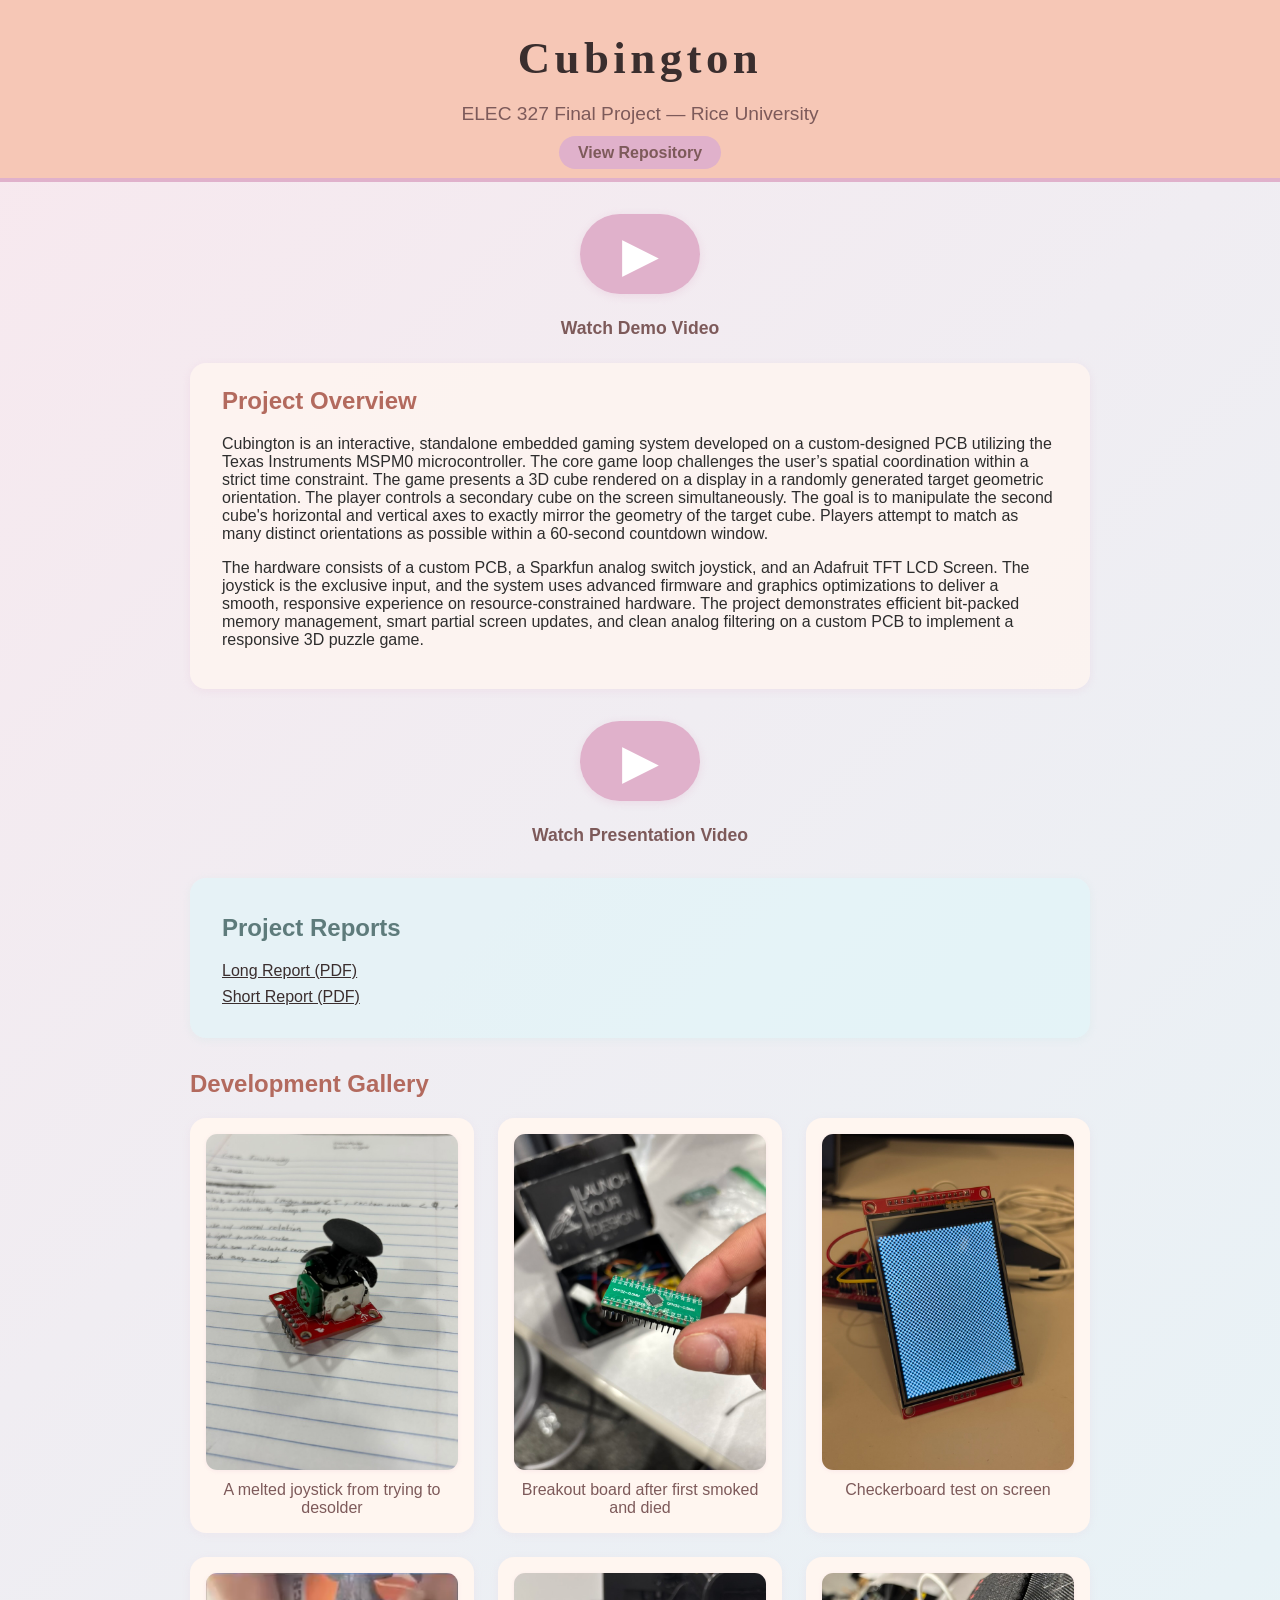
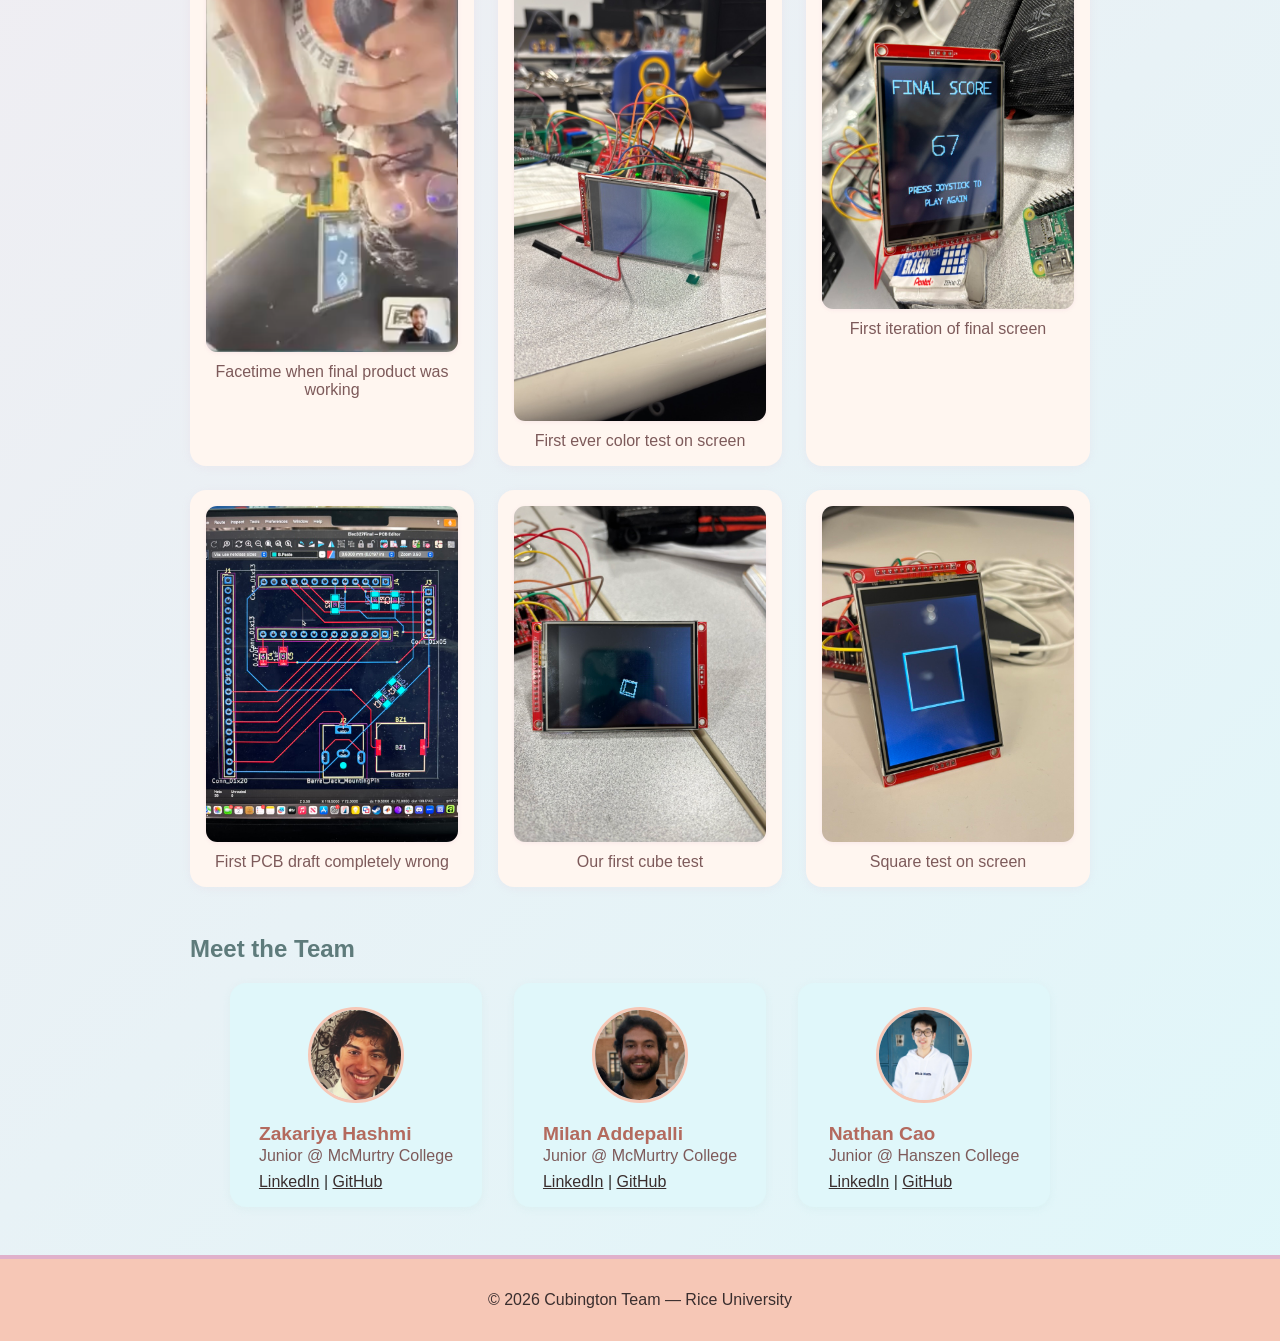
==== website/index.html @ 5f4baaf8 "LOTS of changes, reorganized files, added initial draft of website, pcb files, col pictures, etc." ====
<!DOCTYPE html>
<html lang="en">
<head>
    <meta charset="UTF-8">
    <meta name="viewport" content="width=device-width, initial-scale=1.0">
    <title>Cubington: ELEC 327 Final Project</title>
    <link rel="stylesheet" href="style.css">
</head>
<body>
    <header>
        <h1>Cubington</h1>
        <p class="subtitle">ELEC 327 Final Project &mdash; Rice University</p>
        <nav>
            <a href="https://github.com/HashooSashoo/ELEC_327_FinalProject" target="_blank">View Repository</a>
        </nav>
    </header>
    <main>
        <section class="video-section">
            <a href="https://www.youtube.com/watch?v=kClwJxgmrgk&list=RDkClwJxgmrgk&start_radio=1" target="_blank" class="video-link">
                <div class="video-thumb">
                    <span>▶</span>
                </div>
                <div class="video-caption">Watch Demo Video</div>
            </a>
        </section>
        <section class="description">
            <h2>Project Overview</h2>
            <p>
                Cubington is an interactive, standalone embedded gaming system developed on a custom-designed PCB utilizing the Texas Instruments MSPM0 microcontroller. The core game loop challenges the user’s spatial coordination within a strict time constraint. The game presents a 3D cube rendered on a display in a randomly generated target geometric orientation. The player controls a secondary cube on the screen simultaneously. The goal is to manipulate the second cube's horizontal and vertical axes to exactly mirror the geometry of the target cube. Players attempt to match as many distinct orientations as possible within a 60-second countdown window.
            </p>
            <p>
                The hardware consists of a custom PCB, a Sparkfun analog switch joystick, and an Adafruit TFT LCD Screen. The joystick is the exclusive input, and the system uses advanced firmware and graphics optimizations to deliver a smooth, responsive experience on resource-constrained hardware. The project demonstrates efficient bit-packed memory management, smart partial screen updates, and clean analog filtering on a custom PCB to implement a responsive 3D puzzle game.
            </p>
        </section>
        <section class="video-section">
            <a href="https://www.youtube.com/watch?v=kClwJxgmrgk&list=RDkClwJxgmrgk&start_radio=1" target="_blank" class="video-link">
                <div class="video-thumb">
                    <span>▶</span>
                </div>
                <div class="video-caption">Watch Presentation Video</div>
            </a>
        </section>
        <section class="reports">
            <h2>Project Reports</h2>
            <ul>
                <li><a href="../other_files/ELEC327_LONG_report.pdf" target="_blank">Long Report (PDF)</a></li>
                <li><a href="../other_files/ELEC327_SHORT_report.pdf" target="_blank">Short Report (PDF)</a></li>
            </ul>
        </section>
        <section class="gallery">
            <h2>Development Gallery</h2>
            <div class="gallery-grid">
                <figure>
                    <img src="pictures/a_melted_joystick_from_trying_to_desolder.jpeg" alt="A melted joystick from trying to desolder">
                    <figcaption>A melted joystick from trying to desolder</figcaption>
                </figure>
                <figure>
                    <img src="pictures/breakout_board_after_first_smoked_and_died.jpeg" alt="Breakout board after first smoked and died">
                    <figcaption>Breakout board after first smoked and died</figcaption>
                </figure>
                <figure>
                    <img src="pictures/checkerboard_test_on_screen.jpeg" alt="Checkerboard test on screen">
                    <figcaption>Checkerboard test on screen</figcaption>
                </figure>
                <figure>
                    <img src="pictures/facetime_when_final_product_was_working.png" alt="Facetime when final product was working">
                    <figcaption>Facetime when final product was working</figcaption>
                </figure>
                <figure>
                    <img src="pictures/first_ever_color_test_on_screen.jpeg" alt="First ever color test on screen">
                    <figcaption>First ever color test on screen</figcaption>
                </figure>
                <figure>
                    <img src="pictures/first_iteration_of_final_screen.jpeg" alt="First iteration of final screen">
                    <figcaption>First iteration of final screen</figcaption>
                </figure>
                <figure>
                    <img src="pictures/first_pcb_draft_completely_wrong.jpeg" alt="First PCB draft completely wrong">
                    <figcaption>First PCB draft completely wrong</figcaption>
                </figure>
                <figure>
                    <img src="pictures/our_first_cube_test.jpeg" alt="Our first cube test">
                    <figcaption>Our first cube test</figcaption>
                </figure>
                <figure>
                    <img src="pictures/square_test_on_screen.jpeg" alt="Square test on screen">
                    <figcaption>Square test on screen</figcaption>
                </figure>
            </div>
        </section>
        <section class="team">
            <h2>Meet the Team</h2>
            <div class="team-cards">
                <div class="team-card">
                    <img src="pictures/linkedin_pictures/zaks_linkedin.jpeg" alt="Zakariya Hashmi">
                    <div class="team-info">
                        <h3>Zakariya Hashmi</h3>
                        <p>Junior @ McMurtry College</p>
                        <a href="https://linkedin.com/zakariya-hashmi" target="_blank">LinkedIn</a> |
                        <a href="https://github.com/HashooSashoo" target="_blank">GitHub</a>
                    </div>
                </div>
                <div class="team-card">
                    <img src="pictures/linkedin_pictures/milans_linkedin.jpeg" alt="Milan Addepalli">
                    <div class="team-info">
                        <h3>Milan Addepalli</h3>
                        <p>Junior @ McMurtry College</p>
                        <a href="https://www.linkedin.com/in/milan-addepalli-6241bb231" target="_blank">LinkedIn</a> |
                        <a href="https://github.com/MilanAdd" target="_blank">GitHub</a>
                    </div>
                </div>
                <div class="team-card">
                    <img src="pictures/linkedin_pictures/nathans_linkedin.jpeg" alt="Nathan Cao">
                    <div class="team-info">
                        <h3>Nathan Cao</h3>
                        <p>Junior @ Hanszen College</p>
                        <a href="https://www.linkedin.com/in/nathan-rui-cao-nrc/" target="_blank">LinkedIn</a> |
                        <a href="https://github.com/ncao27" target="_blank">GitHub</a>
                    </div>
                </div>
            </div>
        </section>
    </main>
    <footer>
        <p>&copy; 2026 Cubington Team &mdash; Rice University</p>
    </footer>
</body>
</html>
---- website/style.css ----
body {
    font-family: 'Segoe UI', Arial, sans-serif;
    background: linear-gradient(135deg, #f8e8ee 0%, #e0f7fa 100%);
    color: #2d2d2d;
    margin: 0;
    padding: 0;
}
header {
    background: #f6c7b6;
    color: #3a2e2e;
    padding: 2rem 1rem 1rem 1rem;
    text-align: center;
    border-bottom: 4px solid #e0b1cb;
}
header h1 {
    font-size: 2.8rem;
    margin: 0 0 0.2em 0;
    letter-spacing: 0.1em;
    font-family: 'Georgia', serif;
}
.subtitle {
    font-size: 1.2rem;
    margin-bottom: 1em;
    color: #7d5a5a;
}
nav a {
    color: #7d5a5a;
    background: #e0b1cb;
    padding: 0.5em 1.2em;
    border-radius: 2em;
    text-decoration: none;
    font-weight: bold;
    transition: background 0.2s;
}
nav a:hover {
    background: #f8e8ee;
}
main {
    max-width: 900px;
    margin: 2rem auto;
    padding: 0 1rem;
}
.video-section {
    display: flex;
    justify-content: center;
    margin: 2rem 0 1.5rem 0;
}
.video-link {
    display: flex;
    flex-direction: column;
    align-items: center;
    text-decoration: none;
}
.video-thumb {
    width: 120px;
    height: 80px;
    background: #e0b1cb;
    border-radius: 1em;
    display: flex;
    align-items: center;
    justify-content: center;
    font-size: 3rem;
    color: #fff;
    margin-bottom: 0.5em;
    box-shadow: 0 2px 8px #e0b1cb55;
    transition: background 0.2s;
}
.video-link:hover .video-thumb {
    background: #f6c7b6;
}
.video-caption {
    color: #7d5a5a;
    font-weight: bold;
    font-size: 1.1rem;
}
.description {
    background: #fff6f0cc;
    border-radius: 1em;
    padding: 1.5em 2em;
    margin-bottom: 2em;
    box-shadow: 0 2px 8px #e0b1cb33;
}
.description h2 {
    color: #b36a5e;
    margin-top: 0;
}
.reports {
    margin: 2em 0;
    background: #e0f7fa99;
    border-radius: 1em;
    padding: 1em 2em;
    box-shadow: 0 2px 8px #b2dfdb33;
}
.reports h2 {
    color: #5e7b7b;
}
.reports ul {
    list-style: none;
    padding: 0;
}
.reports li {
    margin: 0.5em 0;
}
.reports a {
    color: #3a2e2e;
    text-decoration: underline;
}
.gallery {
    margin: 2em 0;
}
.gallery h2 {
    color: #b36a5e;
}
.gallery-grid {
    display: grid;
    grid-template-columns: repeat(auto-fit, minmax(220px, 1fr));
    gap: 1.5em;
}
.gallery figure {
    background: #fff6f0;
    border-radius: 1em;
    box-shadow: 0 2px 8px #e0b1cb22;
    margin: 0;
    padding: 1em;
    display: flex;
    flex-direction: column;
    align-items: center;
}
.gallery img {
    max-width: 100%;
    border-radius: 0.7em;
    margin-bottom: 0.7em;
    box-shadow: 0 1px 4px #e0b1cb33;
}
.gallery figcaption {
    color: #7d5a5a;
    font-size: 1rem;
    text-align: center;
}
.team {
    margin: 3em 0 2em 0;
}
.team h2 {
    color: #5e7b7b;
}
.team-cards {
    display: flex;
    flex-wrap: wrap;
    gap: 2em;
    justify-content: center;
}
.team-card {
    background: #e0f7fa;
    border-radius: 1em;
    box-shadow: 0 2px 8px #b2dfdb33;
    padding: 1.5em 1em 1em 1em;
    width: 220px;
    display: flex;
    flex-direction: column;
    align-items: center;
    transition: box-shadow 0.2s;
}
.team-card:hover {
    box-shadow: 0 4px 16px #b2dfdb66;
}
.team-card img {
    width: 90px;
    height: 90px;
    object-fit: cover;
    border-radius: 50%;
    margin-bottom: 1em;
    border: 3px solid #f6c7b6;
}
.team-info h3 {
    margin: 0.2em 0 0.1em 0;
    color: #b36a5e;
    font-size: 1.2rem;
}
.team-info p {
    margin: 0 0 0.5em 0;
    color: #7d5a5a;
    font-size: 1rem;
}
.team-info a {
    color: #3a2e2e;
    text-decoration: underline;
    font-size: 1rem;
}
footer {
    background: #f6c7b6;
    color: #3a2e2e;
    text-align: center;
    padding: 1em 0;
    margin-top: 3em;
    border-top: 4px solid #e0b1cb;
    font-size: 1rem;
}
@media (max-width: 700px) {
    main {
        padding: 0 0.2rem;
    }
    .gallery-grid {
        grid-template-columns: 1fr;
    }
    .team-cards {
        flex-direction: column;
        align-items: center;
    }
}
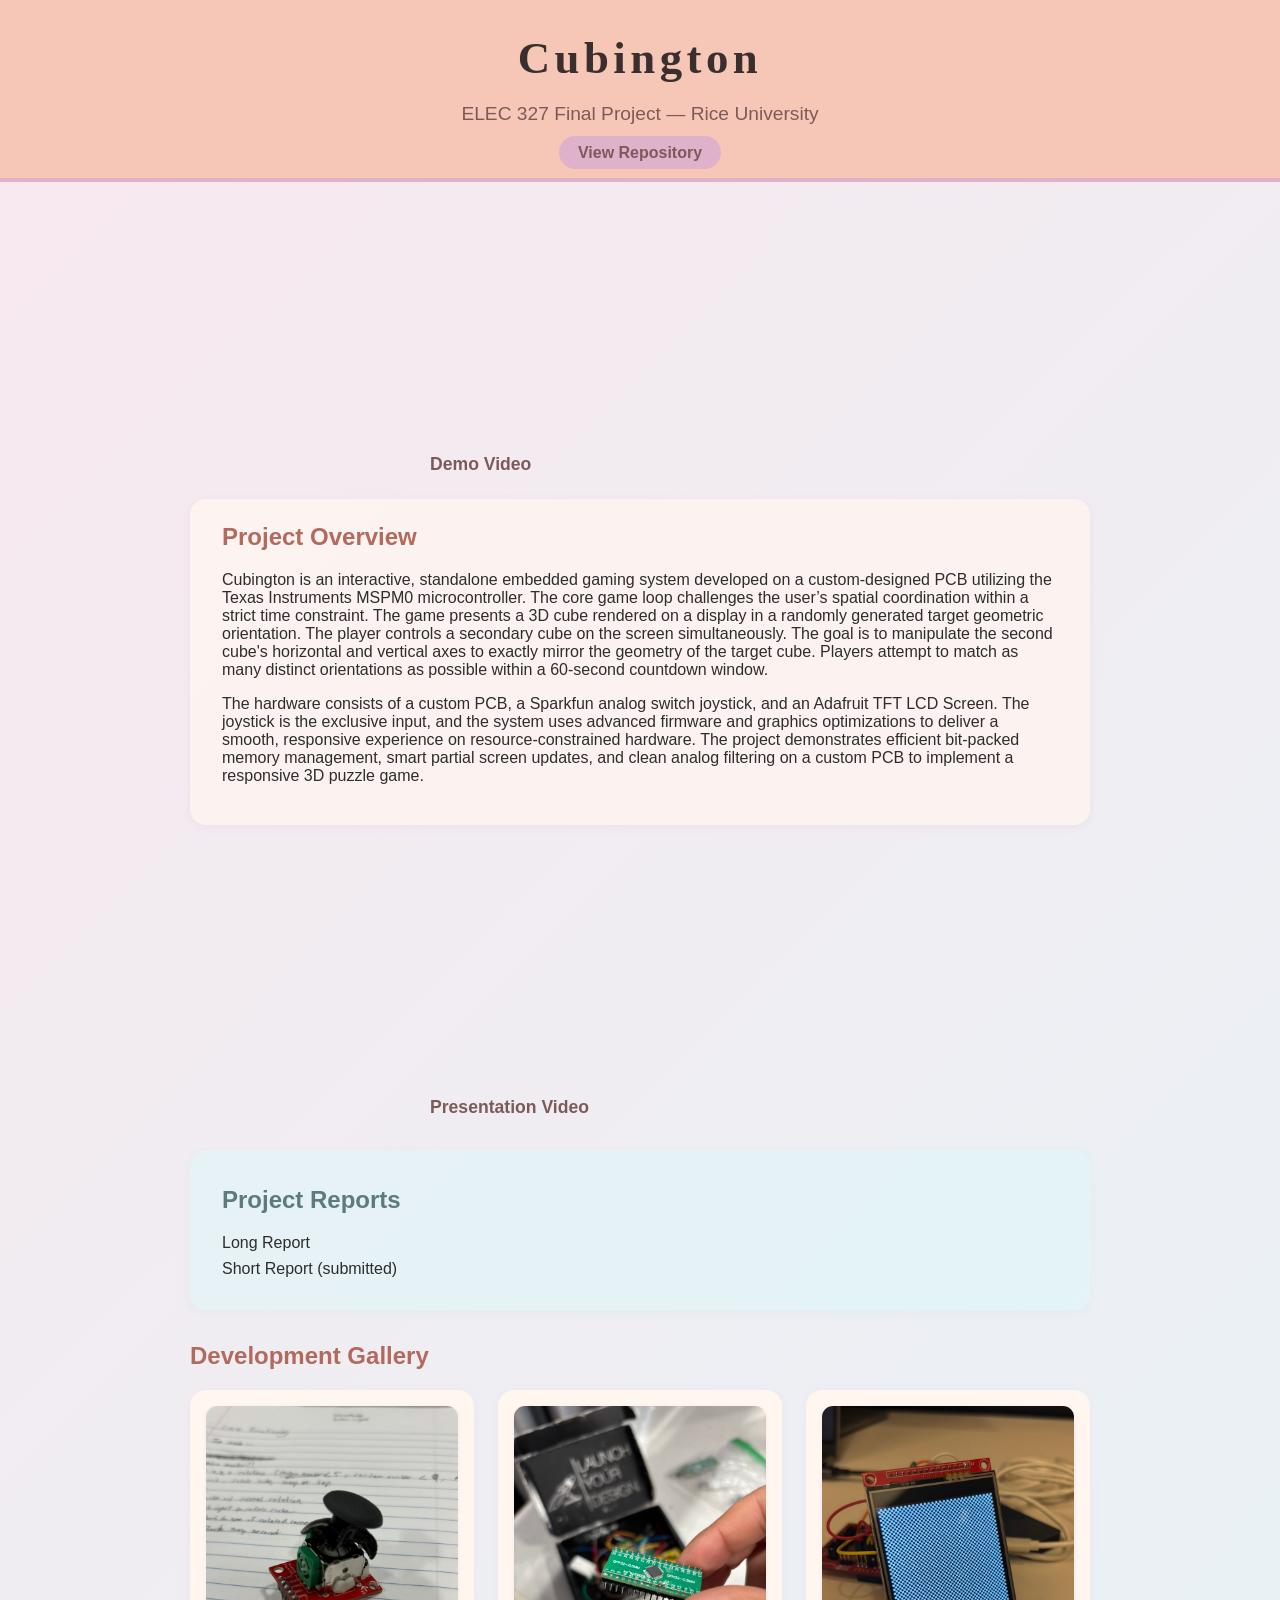
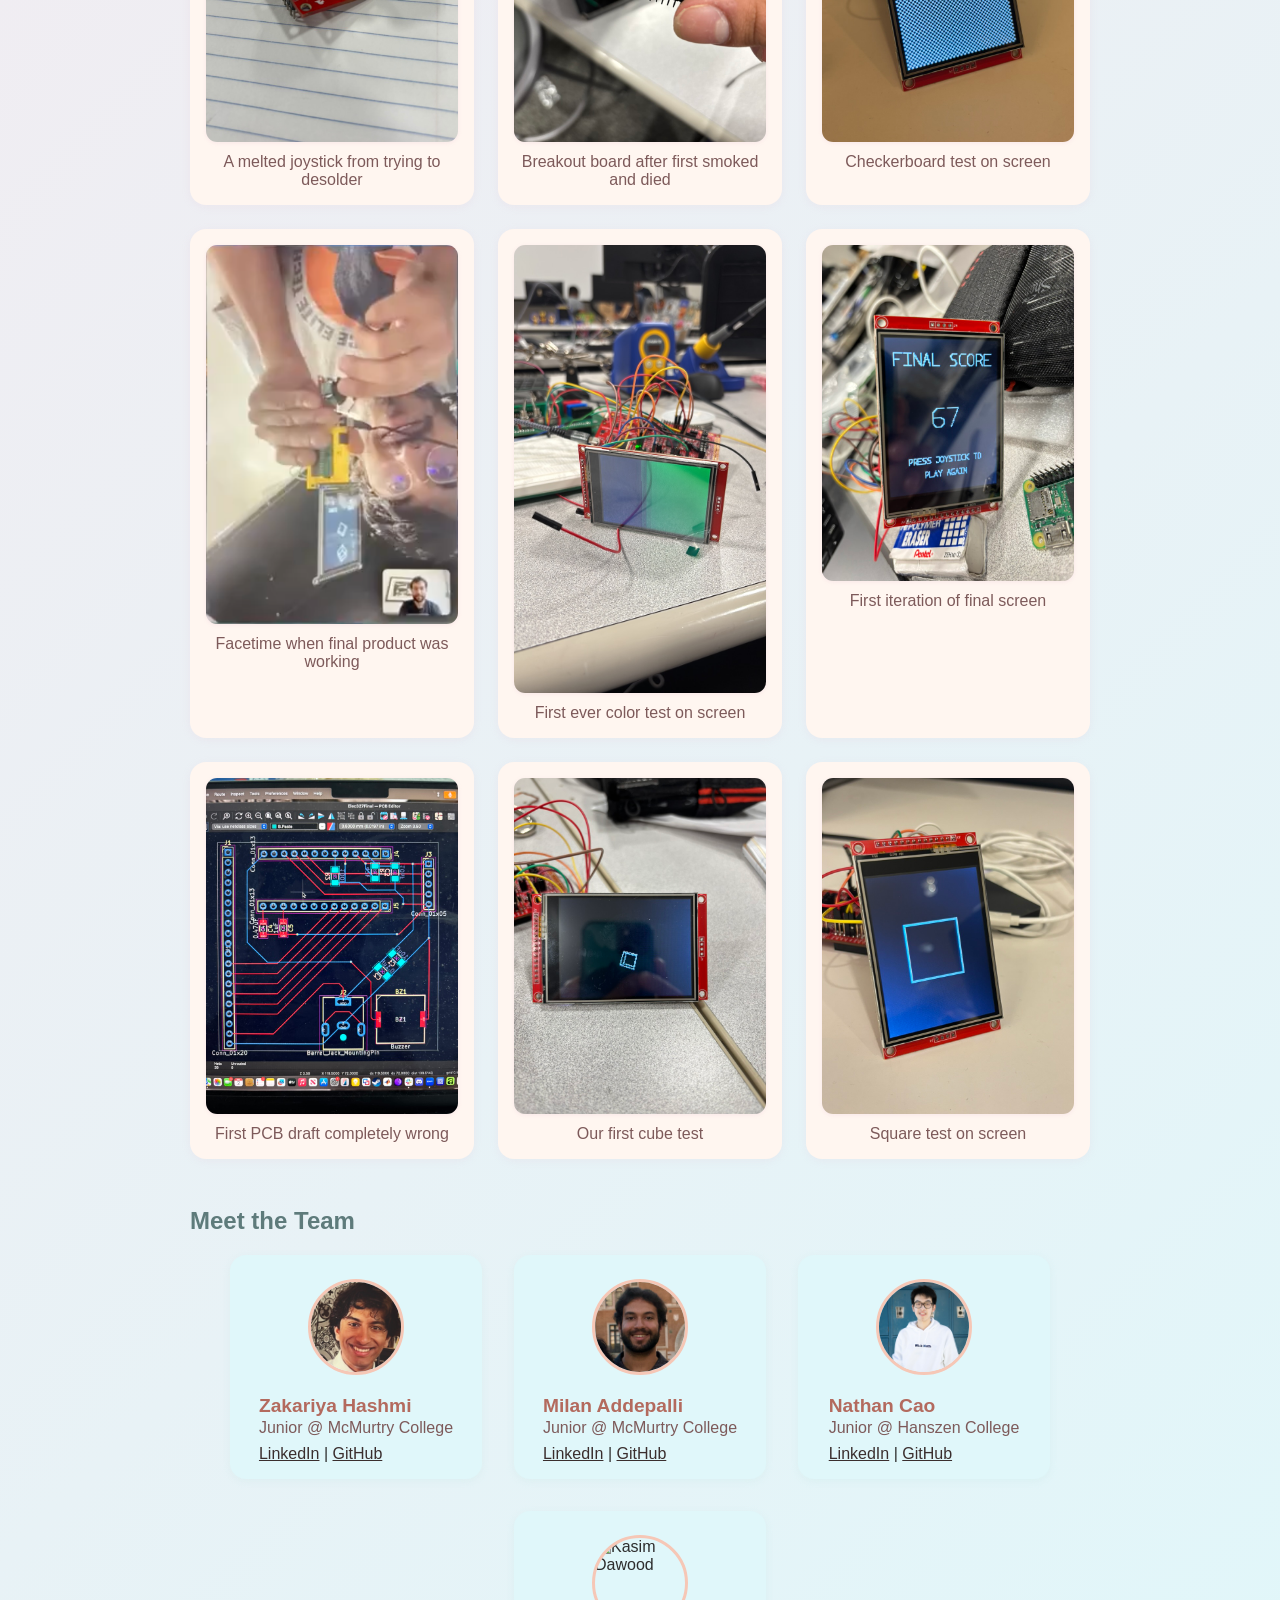
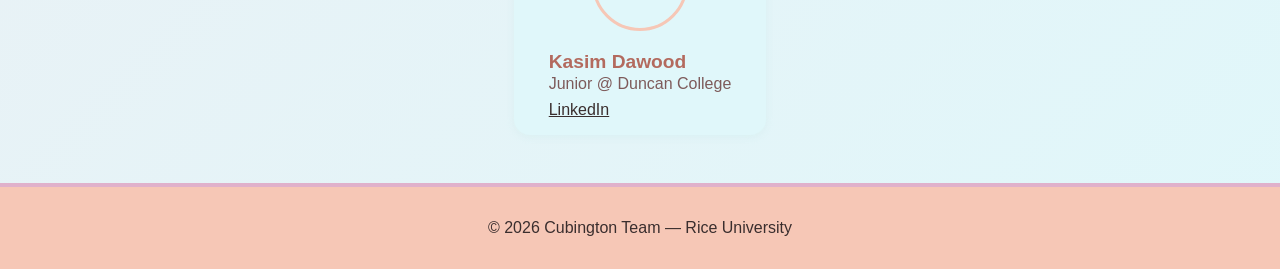
==== commit 5cdc2f22: "added cubes to website, changes format and added things" ====
--- a/website/index.html
+++ b/website/index.html
@@ -5,6 +5,7 @@
     <meta name="viewport" content="width=device-width, initial-scale=1.0">
     <title>Cubington: ELEC 327 Final Project</title>
     <link rel="stylesheet" href="style.css">
+    <script defer src="cubes.js"></script>
 </head>
 <body>
     <header>
@@ -16,12 +17,10 @@
     </header>
     <main>
         <section class="video-section">
-            <a href="https://www.youtube.com/watch?v=kClwJxgmrgk&list=RDkClwJxgmrgk&start_radio=1" target="_blank" class="video-link">
-                <div class="video-thumb">
-                    <span>▶</span>
-                </div>
-                <div class="video-caption">Watch Demo Video</div>
-            </a>
+            <div class="video-embed">
+                <iframe width="420" height="236" src="https://www.youtube.com/embed/kClwJxgmrgk" title="Demo Video" frameborder="0" allowfullscreen></iframe>
+                <div class="video-caption">Demo Video</div>
+            </div>
         </section>
         <section class="description">
             <h2>Project Overview</h2>
@@ -33,18 +32,16 @@
             </p>
         </section>
         <section class="video-section">
-            <a href="https://www.youtube.com/watch?v=kClwJxgmrgk&list=RDkClwJxgmrgk&start_radio=1" target="_blank" class="video-link">
-                <div class="video-thumb">
-                    <span>▶</span>
-                </div>
-                <div class="video-caption">Watch Presentation Video</div>
-            </a>
+            <div class="video-embed">
+                <iframe width="420" height="236" src="https://www.youtube.com/embed/kClwJxgmrgk" title="Presentation Video" frameborder="0" allowfullscreen></iframe>
+                <div class="video-caption">Presentation Video</div>
+            </div>
         </section>
         <section class="reports">
             <h2>Project Reports</h2>
             <ul>
-                <li><a href="../other_files/ELEC327_LONG_report.pdf" target="_blank">Long Report (PDF)</a></li>
-                <li><a href="../other_files/ELEC327_SHORT_report.pdf" target="_blank">Short Report (PDF)</a></li>
+                <li>Long Report</li>
+                <li>Short Report (submitted)</li>
             </ul>
         </section>
         <section class="gallery">
@@ -118,6 +115,14 @@
                         <a href="https://github.com/ncao27" target="_blank">GitHub</a>
                     </div>
                 </div>
+                <div class="team-card">
+                    <img src="https://media.licdn.com/dms/image/D4E03AQFQwQwQwQwQwQw/profile-displayphoto-shrink_200_200/0/1650000000000?e=2147483647&v=beta&t=placeholder" alt="Kasim Dawood">
+                    <div class="team-info">
+                        <h3>Kasim Dawood</h3>
+                        <p>Junior @ Duncan College</p>
+                        <a href="https://www.linkedin.com/in/kasim-dawood/" target="_blank">LinkedIn</a>
+                    </div>
+                </div>
             </div>
         </section>
     </main>
